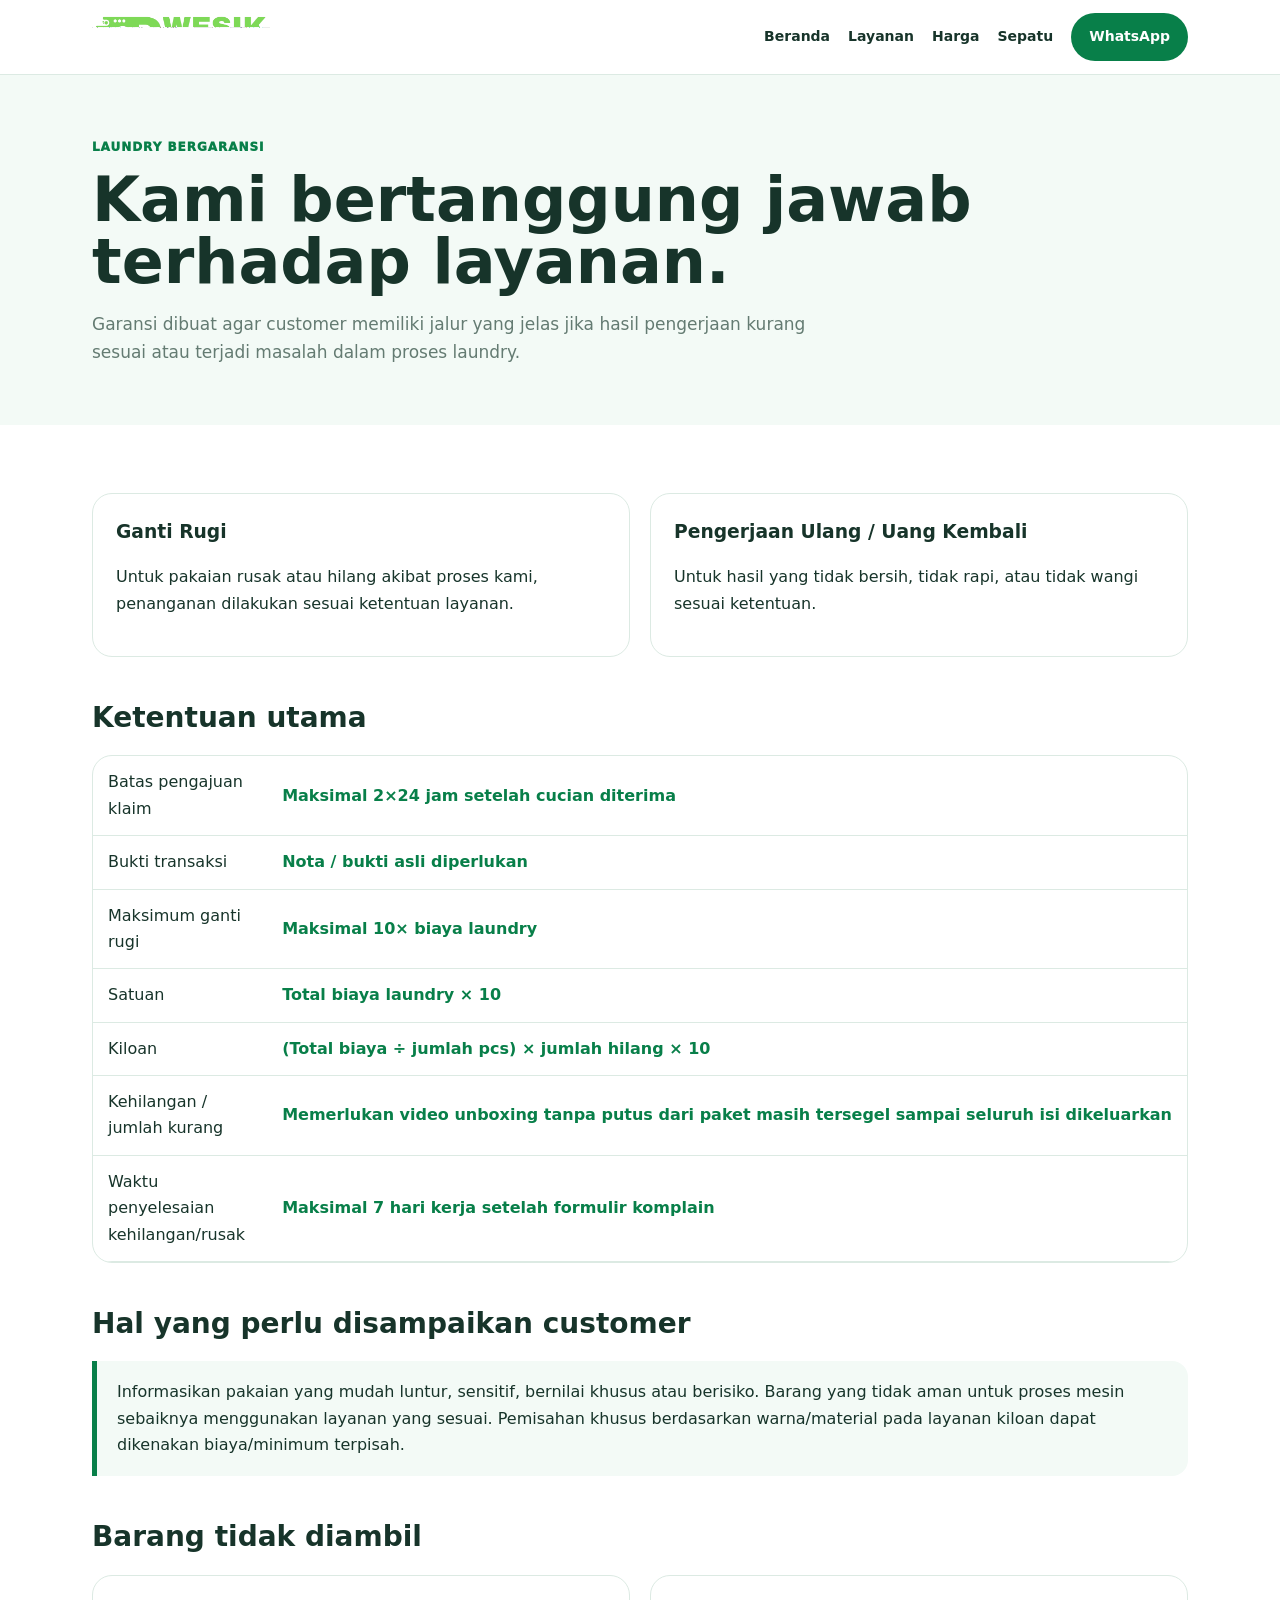
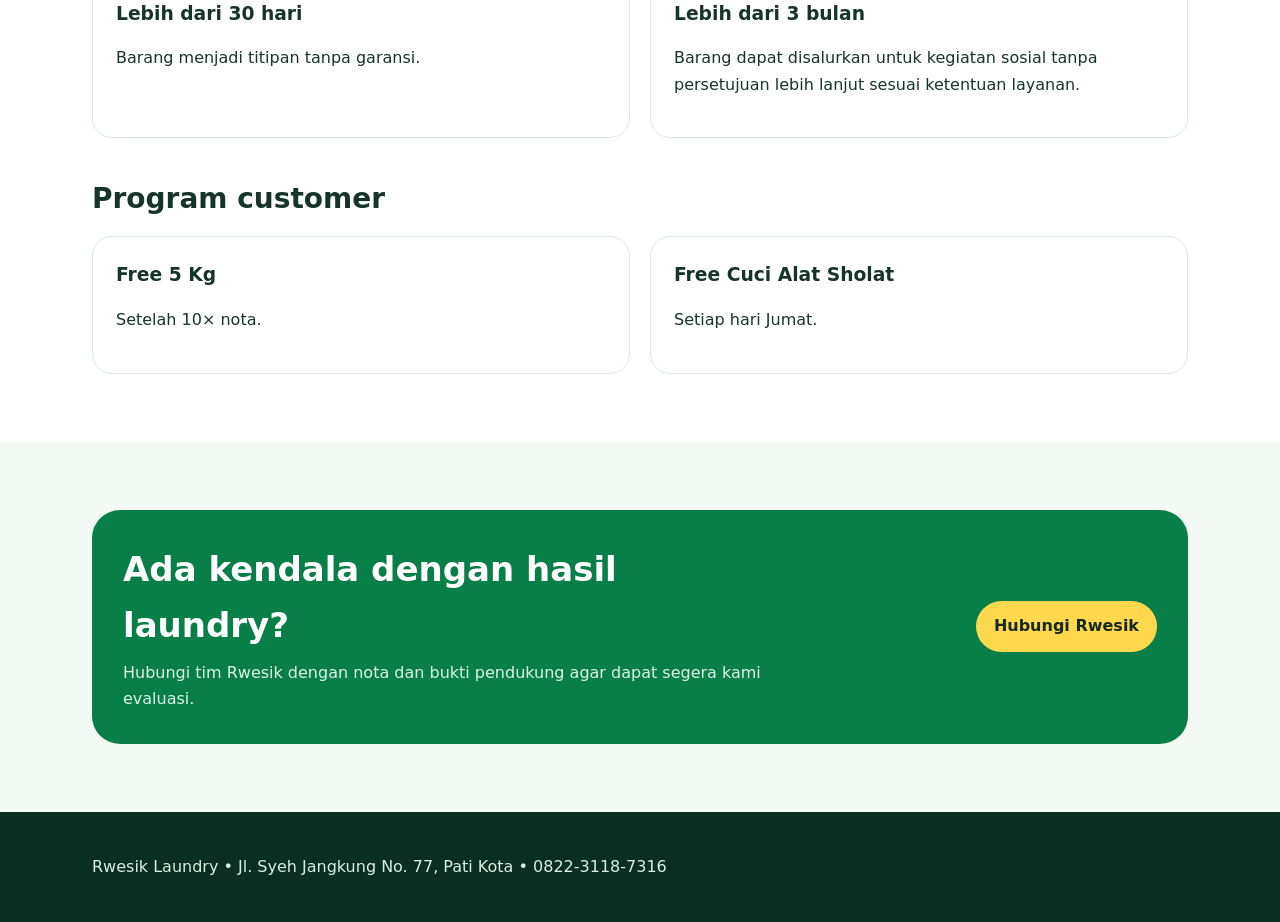
==== garansi.html @ eea59c9b "Publish complete Rwesik Laundry website" ====
<!doctype html><html lang="id"><head><meta charset="utf-8"><meta name="viewport" content="width=device-width,initial-scale=1"><title>Garansi | Rwesik Laundry</title><link rel="icon" href="assets/favicon.png"><link rel="stylesheet" href="styles.css"></head><body><nav class="nav"><div class="wrap navin"><a href="index.html"><img class="logo" src="assets/rwesik-logo.png"></a><div class="links"><a href="index.html">Beranda</a><a href="layanan.html">Layanan</a><a href="harga.html">Harga</a><a href="sepatu.html">Sepatu</a><a class="wa" href="https://wa.me/6282231187316">WhatsApp</a></div></div></nav><header class="pagehero"><div class="wrap"><span class="eyebrow">LAUNDRY BERGARANSI</span><h1>Kami bertanggung jawab terhadap layanan.</h1><p>Garansi dibuat agar customer memiliki jalur yang jelas jika hasil pengerjaan kurang sesuai atau terjadi masalah dalam proses laundry.</p></div></header><main><section><div class="wrap"><div class="guarantee"><div class="gbox"><h3>Ganti Rugi</h3><p>Untuk pakaian rusak atau hilang akibat proses kami, penanganan dilakukan sesuai ketentuan layanan.</p></div><div class="gbox"><h3>Pengerjaan Ulang / Uang Kembali</h3><p>Untuk hasil yang tidak bersih, tidak rapi, atau tidak wangi sesuai ketentuan.</p></div></div><h2 class="group-title">Ketentuan utama</h2><div class="tablewrap"><table class="ptable"><tbody><tr><td>Batas pengajuan klaim</td><td>Maksimal 2×24 jam setelah cucian diterima</td></tr><tr><td>Bukti transaksi</td><td>Nota / bukti asli diperlukan</td></tr><tr><td>Maksimum ganti rugi</td><td>Maksimal 10× biaya laundry</td></tr><tr><td>Satuan</td><td>Total biaya laundry × 10</td></tr><tr><td>Kiloan</td><td>(Total biaya ÷ jumlah pcs) × jumlah hilang × 10</td></tr><tr><td>Kehilangan / jumlah kurang</td><td>Memerlukan video unboxing tanpa putus dari paket masih tersegel sampai seluruh isi dikeluarkan</td></tr><tr><td>Waktu penyelesaian kehilangan/rusak</td><td>Maksimal 7 hari kerja setelah formulir komplain</td></tr></tbody></table></div><h2 class="group-title">Hal yang perlu disampaikan customer</h2><div class="notice">Informasikan pakaian yang mudah luntur, sensitif, bernilai khusus atau berisiko. Barang yang tidak aman untuk proses mesin sebaiknya menggunakan layanan yang sesuai. Pemisahan khusus berdasarkan warna/material pada layanan kiloan dapat dikenakan biaya/minimum terpisah.</div><h2 class="group-title">Barang tidak diambil</h2><div class="guarantee"><div class="gbox"><h3>Lebih dari 30 hari</h3><p>Barang menjadi titipan tanpa garansi.</p></div><div class="gbox"><h3>Lebih dari 3 bulan</h3><p>Barang dapat disalurkan untuk kegiatan sosial tanpa persetujuan lebih lanjut sesuai ketentuan layanan.</p></div></div><h2 class="group-title">Program customer</h2><div class="guarantee"><div class="gbox"><h3>Free 5 Kg</h3><p>Setelah 10× nota.</p></div><div class="gbox"><h3>Free Cuci Alat Sholat</h3><p>Setiap hari Jumat.</p></div></div></div></section><section class="soft"><div class="wrap"><div class="band"><div><h2>Ada kendala dengan hasil laundry?</h2><p>Hubungi tim Rwesik dengan nota dan bukti pendukung agar dapat segera kami evaluasi.</p></div><a class="btn yellow" href="https://wa.me/6282231187316">Hubungi Rwesik</a></div></div></section></main><footer><div class="wrap">Rwesik Laundry • Jl. Syeh Jangkung No. 77, Pati Kota • 0822-3118-7316</div></footer></body></html>
---- styles.css ----
:root{--g:#087f49;--gd:#075e38;--lime:#75d64d;--ink:#17342a;--muted:#647b72;--soft:#f3faf6;--line:#dceae3;--yellow:#ffd84d;--white:#fff}*{box-sizing:border-box}html{scroll-behavior:smooth}body{margin:0;font-family:Inter,ui-sans-serif,system-ui,-apple-system,"Segoe UI",Arial,sans-serif;color:var(--ink);line-height:1.65;background:#fff}a{text-decoration:none;color:inherit}img{max-width:100%;display:block}.wrap{max-width:1140px;margin:auto;padding:0 22px}.top{background:#072f22;color:#dff5e8;text-align:center;padding:8px 15px;font-size:13px}.nav{position:sticky;top:0;z-index:30;background:rgba(255,255,255,.96);backdrop-filter:blur(12px);border-bottom:1px solid var(--line)}.navin{min-height:74px;display:flex;align-items:center;justify-content:space-between;gap:22px}.logo{width:178px;height:auto}.links{display:flex;gap:18px;align-items:center;font-weight:800;font-size:14px}.wa,.btn{display:inline-flex;align-items:center;justify-content:center;border-radius:999px;padding:12px 18px;font-weight:900}.wa,.primary{background:var(--g);color:white}.secondary{border:1px solid var(--line);background:white;color:var(--gd)}.yellow{background:var(--yellow);color:#18291f}.hero{background:linear-gradient(135deg,#eaf9f0 0%,#fff 60%,#fff8ce 100%);padding:72px 0 62px}.hero-grid{display:grid;grid-template-columns:1.2fr .8fr;gap:48px;align-items:center}.eyebrow{display:inline-block;color:var(--g);font-weight:950;letter-spacing:.08em;font-size:12px;text-transform:uppercase}.hero h1{font-size:clamp(42px,6.5vw,76px);line-height:.98;letter-spacing:-3px;margin:12px 0 18px}.hero p{font-size:18px;color:var(--muted);max-width:690px}.actions{display:flex;gap:12px;flex-wrap:wrap;margin-top:25px}.hero-card{background:#fff;border:1px solid var(--line);border-radius:28px;padding:24px;box-shadow:0 22px 60px rgba(8,80,45,.12)}.hero-card strong{font-size:23px}.checks{display:grid;gap:12px;margin-top:18px}.check{padding:13px 14px;border-radius:15px;background:var(--soft);font-weight:750}.stats{margin-top:-24px;position:relative;z-index:3}.stats-grid{display:grid;grid-template-columns:repeat(4,1fr);background:#fff;border:1px solid var(--line);border-radius:22px;box-shadow:0 14px 35px rgba(8,80,45,.08);overflow:hidden}.stat{padding:20px;border-right:1px solid var(--line)}.stat:last-child{border:0}.stat b{display:block;color:var(--g);font-size:19px}.stat span{font-size:13px;color:var(--muted)}section{padding:68px 0}.soft{background:var(--soft)}.head{max-width:760px;margin-bottom:30px}.head h2{font-size:clamp(30px,4.2vw,48px);line-height:1.08;letter-spacing:-1.5px;margin:7px 0 10px}.head p{color:var(--muted);margin:0}.grid3{display:grid;grid-template-columns:repeat(3,1fr);gap:20px}.card{border:1px solid var(--line);background:#fff;border-radius:23px;padding:23px}.card h3{font-size:22px;line-height:1.2;margin:7px 0}.card p{color:var(--muted);margin:7px 0}.card ul{padding-left:18px;margin:12px 0}.more{font-weight:900;color:var(--g);display:inline-block;margin-top:10px}.kilo-grid{display:grid;grid-template-columns:1fr 1fr;gap:22px}.pricebox{background:#fff;border:1px solid var(--line);border-radius:24px;padding:24px}.pricebox h3{font-size:25px;margin:0}.pricebox .sub{color:var(--muted);margin-bottom:16px}.svc{padding:15px 0;border-top:1px dashed var(--line)}.svc:first-of-type{border-top:0}.svc>b{font-size:18px}.row{display:grid;grid-template-columns:1fr auto;gap:12px;padding:6px 0;font-size:14px}.row span:last-child{font-weight:900;color:var(--g)}.process{display:grid;grid-template-columns:repeat(2,1fr);gap:20px}.photo{position:relative;min-height:300px;border-radius:24px;overflow:hidden;background:#143d2d}.photo img{width:100%;height:100%;min-height:300px;object-fit:cover}.overlay{position:absolute;inset:auto 0 0;padding:60px 21px 20px;color:#fff;background:linear-gradient(transparent,rgba(4,30,17,.9))}.overlay b{font-size:22px}.num{display:inline-grid;place-items:center;width:33px;height:33px;background:var(--yellow);color:#17342a;border-radius:50%;font-weight:950;margin-bottom:8px}.band{display:grid;grid-template-columns:1.3fr .7fr;gap:24px;align-items:center;background:var(--g);color:white;border-radius:28px;padding:31px}.band h2{margin:0 0 7px;font-size:34px}.band p{margin:0;color:#dbf5e6}.band .btn{justify-self:end}.quotes{display:grid;grid-template-columns:repeat(3,1fr);gap:19px}.quote{background:#fff;border:1px solid var(--line);border-radius:20px;padding:21px}.stars{color:#e8aa00;letter-spacing:2px}.faq{display:grid;grid-template-columns:1fr 1fr;gap:14px}.faq details{border:1px solid var(--line);border-radius:17px;padding:16px 18px;background:#fff}.faq summary{font-weight:900;cursor:pointer}.faq p{color:var(--muted)}footer{background:#092f23;color:#d9eee4;padding:42px 0}.foot{display:grid;grid-template-columns:1.2fr .8fr;gap:30px}.foot .logo{filter:none}.foot a{color:white}.copyright{border-top:1px solid rgba(255,255,255,.15);margin-top:28px;padding-top:18px;font-size:13px;color:#acc9bc}.pagehero{padding:58px 0 42px;background:var(--soft)}.pagehero h1{font-size:clamp(38px,6vw,62px);line-height:1;margin:10px 0}.pagehero p{max-width:760px;color:var(--muted);font-size:17px}.tablewrap{overflow:auto;border:1px solid var(--line);border-radius:20px;background:#fff}.ptable{width:100%;border-collapse:collapse;min-width:620px}.ptable th,.ptable td{text-align:left;padding:13px 15px;border-bottom:1px solid var(--line)}.ptable th{background:#eaf8f0;color:var(--gd);font-size:12px;text-transform:uppercase}.ptable td:last-child{font-weight:900;color:var(--g);white-space:nowrap}.group-title{font-size:28px;margin:38px 0 14px}.notice{border-left:5px solid var(--g);background:var(--soft);padding:18px 20px;border-radius:0 16px 16px 0}.shoegrid{display:grid;grid-template-columns:repeat(5,1fr);gap:13px}.shoe{padding:18px 14px;border:1px solid var(--line);border-radius:18px;background:white}.shoe b{display:block}.shoe strong{display:block;color:var(--g);font-size:20px;margin-top:8px}.guarantee{display:grid;grid-template-columns:1fr 1fr;gap:20px}.gbox{padding:23px;border:1px solid var(--line);border-radius:20px;background:white}.gbox h3{margin:0 0 7px}.floating{position:fixed;right:18px;bottom:18px;background:#20b15a;color:white;padding:13px 17px;border-radius:999px;font-weight:950;box-shadow:0 12px 30px rgba(0,0,0,.2);z-index:40}@media(max-width:900px){.hero-grid,.kilo-grid,.band,.foot{grid-template-columns:1fr}.grid3,.quotes{grid-template-columns:1fr 1fr}.stats-grid{grid-template-columns:1fr 1fr}.stat:nth-child(2){border-right:0}.band .btn{justify-self:start}.shoegrid{grid-template-columns:1fr 1fr 1fr}.guarantee{grid-template-columns:1fr}}@media(max-width:650px){.links a:not(.wa){display:none}.logo{width:145px}.hero{padding-top:50px}.hero h1{letter-spacing:-2px}.grid3,.quotes,.process,.faq,.shoegrid{grid-template-columns:1fr}.stats-grid{grid-template-columns:1fr 1fr}.stat{padding:15px}.photo,.photo img{min-height:255px}section{padding:50px 0}.pagehero{padding:45px 0 30px}}
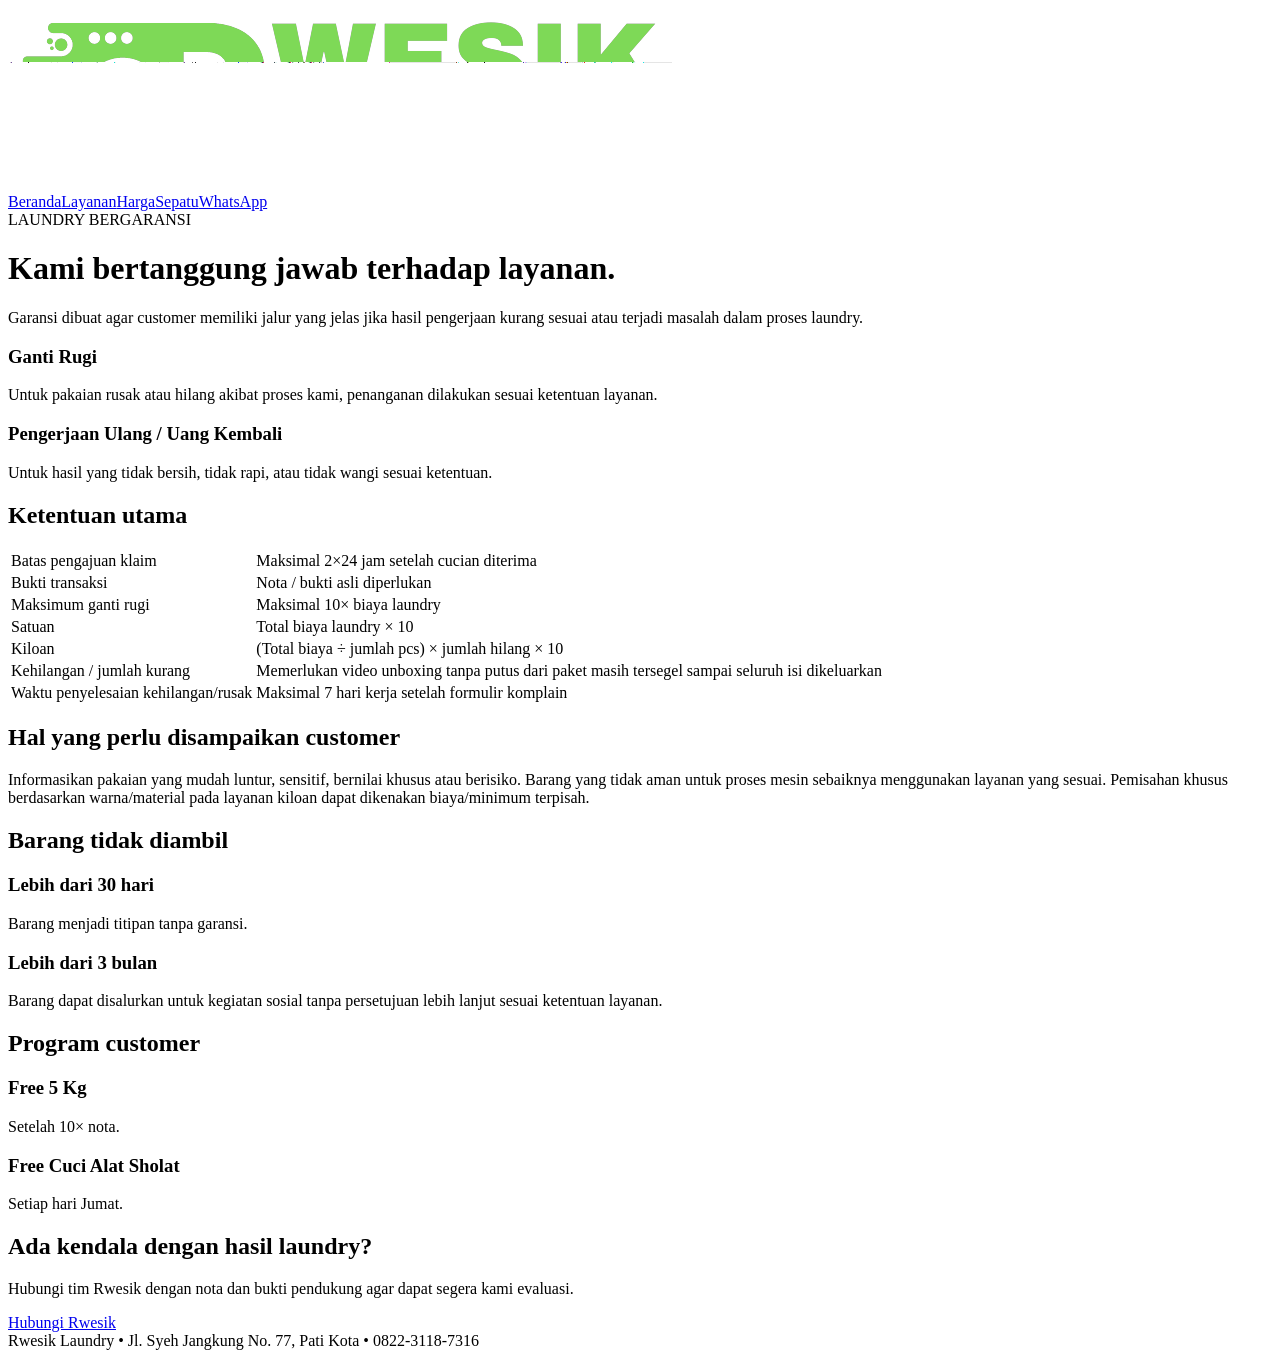
==== commit 28823a00: "Add persistent mobile hamburger to Garansi page" ====
--- a/garansi.html
+++ b/garansi.html
@@ -1 +1 @@
-<!doctype html><html lang="id"><head><meta charset="utf-8"><meta name="viewport" content="width=device-width,initial-scale=1"><title>Garansi | Rwesik Laundry</title><link rel="icon" href="assets/favicon.png"><link rel="stylesheet" href="styles.css"></head><body><nav class="nav"><div class="wrap navin"><a href="index.html"><img class="logo" src="assets/rwesik-logo.png"></a><div class="links"><a href="index.html">Beranda</a><a href="layanan.html">Layanan</a><a href="harga.html">Harga</a><a href="sepatu.html">Sepatu</a><a class="wa" href="https://wa.me/6282231187316">WhatsApp</a></div></div></nav><header class="pagehero"><div class="wrap"><span class="eyebrow">LAUNDRY BERGARANSI</span><h1>Kami bertanggung jawab terhadap layanan.</h1><p>Garansi dibuat agar customer memiliki jalur yang jelas jika hasil pengerjaan kurang sesuai atau terjadi masalah dalam proses laundry.</p></div></header><main><section><div class="wrap"><div class="guarantee"><div class="gbox"><h3>Ganti Rugi</h3><p>Untuk pakaian rusak atau hilang akibat proses kami, penanganan dilakukan sesuai ketentuan layanan.</p></div><div class="gbox"><h3>Pengerjaan Ulang / Uang Kembali</h3><p>Untuk hasil yang tidak bersih, tidak rapi, atau tidak wangi sesuai ketentuan.</p></div></div><h2 class="group-title">Ketentuan utama</h2><div class="tablewrap"><table class="ptable"><tbody><tr><td>Batas pengajuan klaim</td><td>Maksimal 2×24 jam setelah cucian diterima</td></tr><tr><td>Bukti transaksi</td><td>Nota / bukti asli diperlukan</td></tr><tr><td>Maksimum ganti rugi</td><td>Maksimal 10× biaya laundry</td></tr><tr><td>Satuan</td><td>Total biaya laundry × 10</td></tr><tr><td>Kiloan</td><td>(Total biaya ÷ jumlah pcs) × jumlah hilang × 10</td></tr><tr><td>Kehilangan / jumlah kurang</td><td>Memerlukan video unboxing tanpa putus dari paket masih tersegel sampai seluruh isi dikeluarkan</td></tr><tr><td>Waktu penyelesaian kehilangan/rusak</td><td>Maksimal 7 hari kerja setelah formulir komplain</td></tr></tbody></table></div><h2 class="group-title">Hal yang perlu disampaikan customer</h2><div class="notice">Informasikan pakaian yang mudah luntur, sensitif, bernilai khusus atau berisiko. Barang yang tidak aman untuk proses mesin sebaiknya menggunakan layanan yang sesuai. Pemisahan khusus berdasarkan warna/material pada layanan kiloan dapat dikenakan biaya/minimum terpisah.</div><h2 class="group-title">Barang tidak diambil</h2><div class="guarantee"><div class="gbox"><h3>Lebih dari 30 hari</h3><p>Barang menjadi titipan tanpa garansi.</p></div><div class="gbox"><h3>Lebih dari 3 bulan</h3><p>Barang dapat disalurkan untuk kegiatan sosial tanpa persetujuan lebih lanjut sesuai ketentuan layanan.</p></div></div><h2 class="group-title">Program customer</h2><div class="guarantee"><div class="gbox"><h3>Free 5 Kg</h3><p>Setelah 10× nota.</p></div><div class="gbox"><h3>Free Cuci Alat Sholat</h3><p>Setiap hari Jumat.</p></div></div></div></section><section class="soft"><div class="wrap"><div class="band"><div><h2>Ada kendala dengan hasil laundry?</h2><p>Hubungi tim Rwesik dengan nota dan bukti pendukung agar dapat segera kami evaluasi.</p></div><a class="btn yellow" href="https://wa.me/6282231187316">Hubungi Rwesik</a></div></div></section></main><footer><div class="wrap">Rwesik Laundry • Jl. Syeh Jangkung No. 77, Pati Kota • 0822-3118-7316</div></footer></body></html>+<!doctype html><html lang="id"><head><meta charset="utf-8"><meta name="viewport" content="width=device-width,initial-scale=1"><title>Garansi | Rwesik Laundry</title><link rel="icon" href="assets/favicon.png"><link rel="stylesheet" href="styles.css"><link rel="stylesheet" href="mobile-menu.css"></head><body><nav class="nav"><div class="wrap navin"><a class="brand" href="index.html" aria-label="Rwesik Laundry"><img class="logo" src="assets/rwesik-logo.png" alt="Rwesik Laundry"></a><button class="menu-toggle" type="button" aria-label="Buka menu" aria-expanded="false" aria-controls="mobile-menu"><span></span><span></span><span></span></button><div id="mobile-menu" class="links navlinks"><a href="index.html">Beranda</a><a href="layanan.html">Layanan</a><a href="harga.html">Harga</a><a href="sepatu.html">Sepatu</a><a class="wa" href="https://wa.me/6282231187316">WhatsApp</a></div></div></nav><div class="menu-backdrop" aria-hidden="true"></div><header class="pagehero"><div class="wrap"><span class="eyebrow">LAUNDRY BERGARANSI</span><h1>Kami bertanggung jawab terhadap layanan.</h1><p>Garansi dibuat agar customer memiliki jalur yang jelas jika hasil pengerjaan kurang sesuai atau terjadi masalah dalam proses laundry.</p></div></header><main><section><div class="wrap"><div class="guarantee"><div class="gbox"><h3>Ganti Rugi</h3><p>Untuk pakaian rusak atau hilang akibat proses kami, penanganan dilakukan sesuai ketentuan layanan.</p></div><div class="gbox"><h3>Pengerjaan Ulang / Uang Kembali</h3><p>Untuk hasil yang tidak bersih, tidak rapi, atau tidak wangi sesuai ketentuan.</p></div></div><h2 class="group-title">Ketentuan utama</h2><div class="tablewrap"><table class="ptable"><tbody><tr><td>Batas pengajuan klaim</td><td>Maksimal 2×24 jam setelah cucian diterima</td></tr><tr><td>Bukti transaksi</td><td>Nota / bukti asli diperlukan</td></tr><tr><td>Maksimum ganti rugi</td><td>Maksimal 10× biaya laundry</td></tr><tr><td>Satuan</td><td>Total biaya laundry × 10</td></tr><tr><td>Kiloan</td><td>(Total biaya ÷ jumlah pcs) × jumlah hilang × 10</td></tr><tr><td>Kehilangan / jumlah kurang</td><td>Memerlukan video unboxing tanpa putus dari paket masih tersegel sampai seluruh isi dikeluarkan</td></tr><tr><td>Waktu penyelesaian kehilangan/rusak</td><td>Maksimal 7 hari kerja setelah formulir komplain</td></tr></tbody></table></div><h2 class="group-title">Hal yang perlu disampaikan customer</h2><div class="notice">Informasikan pakaian yang mudah luntur, sensitif, bernilai khusus atau berisiko. Barang yang tidak aman untuk proses mesin sebaiknya menggunakan layanan yang sesuai. Pemisahan khusus berdasarkan warna/material pada layanan kiloan dapat dikenakan biaya/minimum terpisah.</div><h2 class="group-title">Barang tidak diambil</h2><div class="guarantee"><div class="gbox"><h3>Lebih dari 30 hari</h3><p>Barang menjadi titipan tanpa garansi.</p></div><div class="gbox"><h3>Lebih dari 3 bulan</h3><p>Barang dapat disalurkan untuk kegiatan sosial tanpa persetujuan lebih lanjut sesuai ketentuan layanan.</p></div></div><h2 class="group-title">Program customer</h2><div class="guarantee"><div class="gbox"><h3>Free 5 Kg</h3><p>Setelah 10× nota.</p></div><div class="gbox"><h3>Free Cuci Alat Sholat</h3><p>Setiap hari Jumat.</p></div></div></div></section><section class="soft"><div class="wrap"><div class="band"><div><h2>Ada kendala dengan hasil laundry?</h2><p>Hubungi tim Rwesik dengan nota dan bukti pendukung agar dapat segera kami evaluasi.</p></div><a class="btn yellow" href="https://wa.me/6282231187316">Hubungi Rwesik</a></div></div></section></main><footer><div class="wrap">Rwesik Laundry • Jl. Syeh Jangkung No. 77, Pati Kota • 0822-3118-7316</div></footer><script src="mobile-menu.js"></script></body></html>
--- a/mobile-menu.css
+++ b/mobile-menu.css
@@ -0,0 +1,63 @@
+/* Mobile hamburger navigation for Rwesik Laundry */
+.menu-toggle,.menu-backdrop{display:none}
+
+@media(max-width:700px){
+  body.menu-open{overflow:hidden}
+  .site-header{backdrop-filter:none}
+
+  /* Homepage header */
+  .nav{min-height:78px!important;flex-wrap:nowrap!important;padding:8px 0!important;gap:10px!important}
+
+  /* Inner header used by Layanan, Harga, Sepatu, dan Garansi */
+  .navin{min-height:78px!important;display:flex!important;align-items:center!important;justify-content:space-between!important;gap:10px!important}
+
+  .brand{width:auto!important;justify-content:flex-start!important;padding:2px 0!important}
+  .brand img,.brand .logo{width:178px!important;max-height:56px!important}
+
+  .menu-toggle{
+    margin-left:auto;display:inline-flex;width:44px;height:44px;flex:0 0 44px;
+    border:1px solid rgba(17,140,79,.18);border-radius:13px;background:#fff;
+    align-items:center;justify-content:center;flex-direction:column;gap:5px;
+    box-shadow:0 6px 18px rgba(8,70,40,.08);cursor:pointer;position:relative;z-index:90;
+  }
+  .menu-toggle span{width:21px;height:2px;border-radius:999px;background:var(--gd);transition:transform .22s,opacity .18s}
+  body.menu-open .menu-toggle span:nth-child(1){transform:translateY(7px) rotate(45deg)}
+  body.menu-open .menu-toggle span:nth-child(2){opacity:0}
+  body.menu-open .menu-toggle span:nth-child(3){transform:translateY(-7px) rotate(-45deg)}
+
+  .navlinks{
+    position:fixed!important;top:0!important;right:0!important;bottom:0!important;
+    width:min(84vw,340px)!important;height:100dvh!important;
+    display:flex!important;flex-direction:column!important;align-items:stretch!important;
+    justify-content:flex-start!important;gap:5px!important;
+    padding:88px 20px 24px!important;margin:0!important;
+    overflow-y:auto!important;overflow-x:hidden!important;
+    border:0!important;border-left:1px solid rgba(17,140,79,.15)!important;
+    border-radius:24px 0 0 24px!important;background:#fff!important;
+    box-shadow:-18px 0 45px rgba(4,45,25,.18)!important;
+    transform:translateX(105%);transition:transform .25s ease;z-index:85!important;
+  }
+  body.menu-open .navlinks{transform:translateX(0)}
+
+  .navlinks a:not(.btn){
+    display:flex!important;width:100%!important;flex:0 0 auto!important;
+    padding:13px 14px!important;font-size:15px!important;white-space:normal!important;
+    border-radius:13px!important;color:#24483a!important;
+  }
+  .navlinks a:not(.btn):hover,.navlinks a:not(.btn):active{background:#e9f8ef!important;color:var(--gd)!important}
+  .navlinks .btn{
+    display:flex!important;width:100%!important;flex:0 0 auto!important;
+    margin-top:10px;padding:13px 15px!important;font-size:15px!important;
+  }
+  .navlinks .wa{
+    display:flex!important;width:100%!important;justify-content:center!important;
+    margin-top:10px!important;padding:13px 15px!important;border-radius:13px!important;
+    background:var(--g)!important;color:#fff!important;font-size:15px!important;
+  }
+
+  .menu-backdrop{
+    display:block;position:fixed;inset:0;background:rgba(6,31,20,.42);
+    opacity:0;visibility:hidden;transition:opacity .22s,visibility .22s;z-index:45;
+  }
+  body.menu-open .menu-backdrop{opacity:1;visibility:visible}
+}
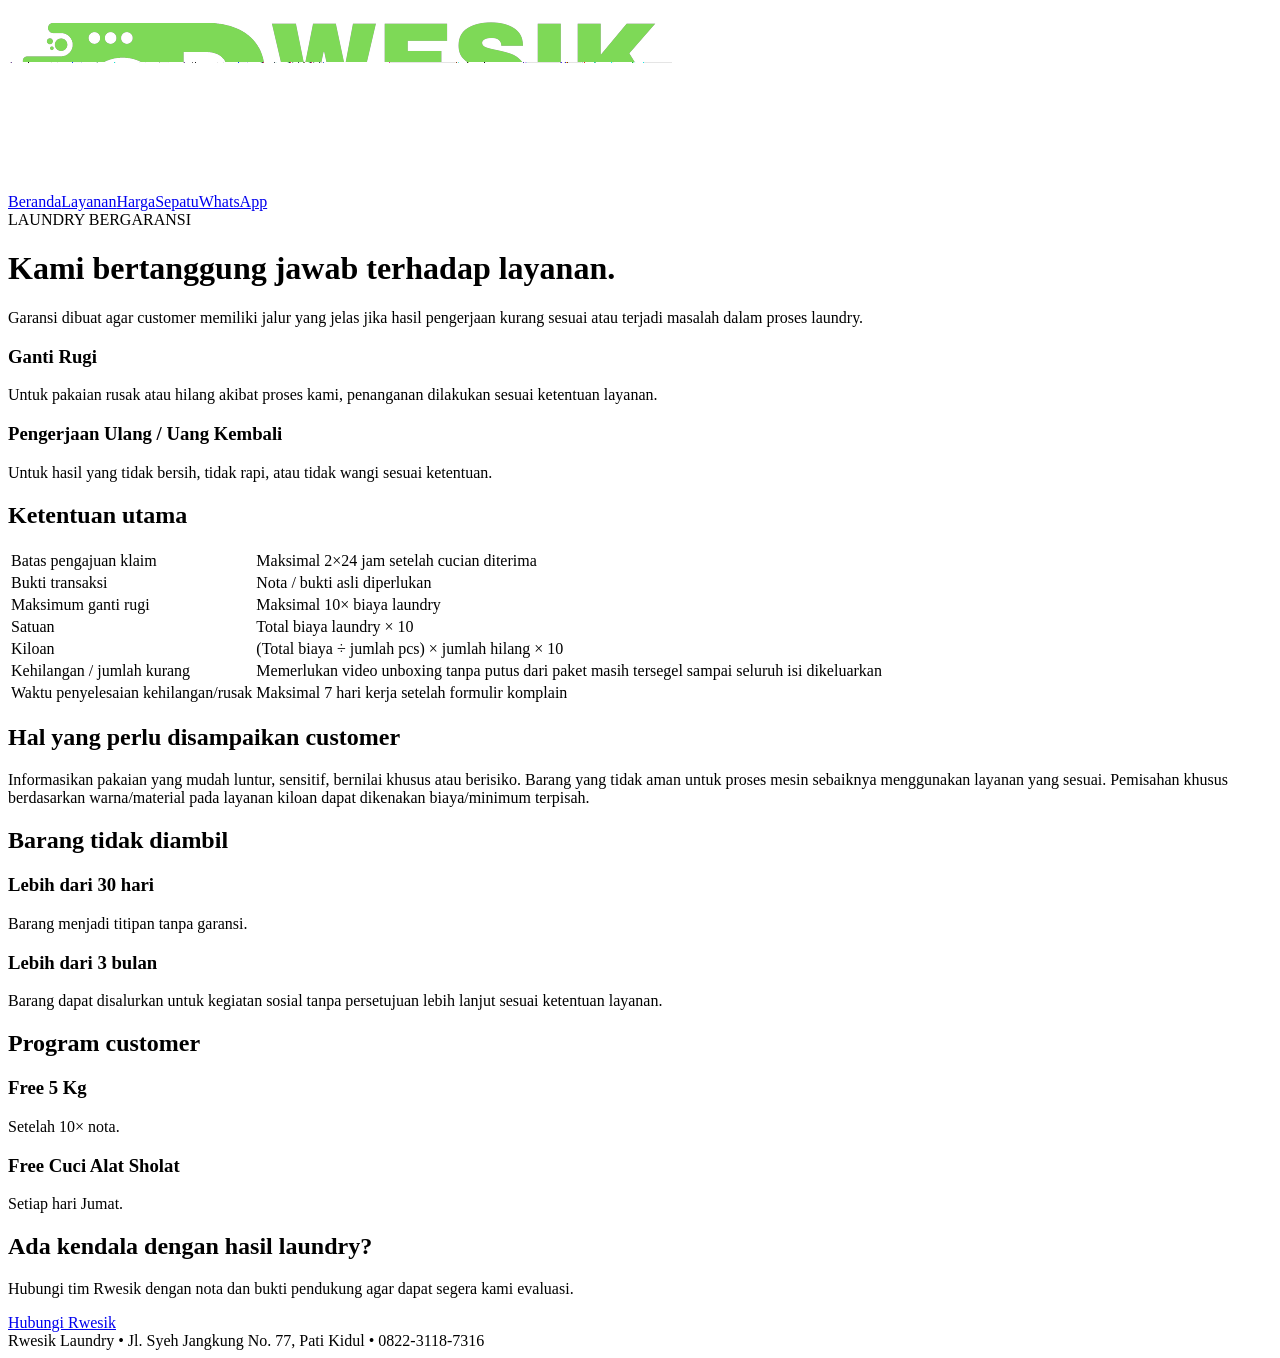
==== commit a2f548b2: "Publish SEO-ready website [skip ci]" ====
--- a/garansi.html
+++ b/garansi.html
@@ -1 +1,16 @@
-<!doctype html><html lang="id"><head><meta charset="utf-8"><meta name="viewport" content="width=device-width,initial-scale=1"><title>Garansi | Rwesik Laundry</title><link rel="icon" href="assets/favicon.png"><link rel="stylesheet" href="styles.css"><link rel="stylesheet" href="mobile-menu.css"></head><body><nav class="nav"><div class="wrap navin"><a class="brand" href="index.html" aria-label="Rwesik Laundry"><img class="logo" src="assets/rwesik-logo.png" alt="Rwesik Laundry"></a><button class="menu-toggle" type="button" aria-label="Buka menu" aria-expanded="false" aria-controls="mobile-menu"><span></span><span></span><span></span></button><div id="mobile-menu" class="links navlinks"><a href="index.html">Beranda</a><a href="layanan.html">Layanan</a><a href="harga.html">Harga</a><a href="sepatu.html">Sepatu</a><a class="wa" href="https://wa.me/6282231187316">WhatsApp</a></div></div></nav><div class="menu-backdrop" aria-hidden="true"></div><header class="pagehero"><div class="wrap"><span class="eyebrow">LAUNDRY BERGARANSI</span><h1>Kami bertanggung jawab terhadap layanan.</h1><p>Garansi dibuat agar customer memiliki jalur yang jelas jika hasil pengerjaan kurang sesuai atau terjadi masalah dalam proses laundry.</p></div></header><main><section><div class="wrap"><div class="guarantee"><div class="gbox"><h3>Ganti Rugi</h3><p>Untuk pakaian rusak atau hilang akibat proses kami, penanganan dilakukan sesuai ketentuan layanan.</p></div><div class="gbox"><h3>Pengerjaan Ulang / Uang Kembali</h3><p>Untuk hasil yang tidak bersih, tidak rapi, atau tidak wangi sesuai ketentuan.</p></div></div><h2 class="group-title">Ketentuan utama</h2><div class="tablewrap"><table class="ptable"><tbody><tr><td>Batas pengajuan klaim</td><td>Maksimal 2×24 jam setelah cucian diterima</td></tr><tr><td>Bukti transaksi</td><td>Nota / bukti asli diperlukan</td></tr><tr><td>Maksimum ganti rugi</td><td>Maksimal 10× biaya laundry</td></tr><tr><td>Satuan</td><td>Total biaya laundry × 10</td></tr><tr><td>Kiloan</td><td>(Total biaya ÷ jumlah pcs) × jumlah hilang × 10</td></tr><tr><td>Kehilangan / jumlah kurang</td><td>Memerlukan video unboxing tanpa putus dari paket masih tersegel sampai seluruh isi dikeluarkan</td></tr><tr><td>Waktu penyelesaian kehilangan/rusak</td><td>Maksimal 7 hari kerja setelah formulir komplain</td></tr></tbody></table></div><h2 class="group-title">Hal yang perlu disampaikan customer</h2><div class="notice">Informasikan pakaian yang mudah luntur, sensitif, bernilai khusus atau berisiko. Barang yang tidak aman untuk proses mesin sebaiknya menggunakan layanan yang sesuai. Pemisahan khusus berdasarkan warna/material pada layanan kiloan dapat dikenakan biaya/minimum terpisah.</div><h2 class="group-title">Barang tidak diambil</h2><div class="guarantee"><div class="gbox"><h3>Lebih dari 30 hari</h3><p>Barang menjadi titipan tanpa garansi.</p></div><div class="gbox"><h3>Lebih dari 3 bulan</h3><p>Barang dapat disalurkan untuk kegiatan sosial tanpa persetujuan lebih lanjut sesuai ketentuan layanan.</p></div></div><h2 class="group-title">Program customer</h2><div class="guarantee"><div class="gbox"><h3>Free 5 Kg</h3><p>Setelah 10× nota.</p></div><div class="gbox"><h3>Free Cuci Alat Sholat</h3><p>Setiap hari Jumat.</p></div></div></div></section><section class="soft"><div class="wrap"><div class="band"><div><h2>Ada kendala dengan hasil laundry?</h2><p>Hubungi tim Rwesik dengan nota dan bukti pendukung agar dapat segera kami evaluasi.</p></div><a class="btn yellow" href="https://wa.me/6282231187316">Hubungi Rwesik</a></div></div></section></main><footer><div class="wrap">Rwesik Laundry • Jl. Syeh Jangkung No. 77, Pati Kota • 0822-3118-7316</div></footer><script src="mobile-menu.js"></script></body></html>+<!doctype html><html lang="id"><head><meta charset="utf-8"><meta name="viewport" content="width=device-width,initial-scale=1"><title>Laundry Bergaransi di Pati | Rwesik Laundry</title><link rel="icon" href="assets/favicon.png"><link rel="stylesheet" href="styles.css"><link rel="stylesheet" href="mobile-menu.css?v=20260812-seo1">
+<meta name="description" content="Ketentuan garansi Rwesik Laundry Pati untuk pakaian rusak atau hilang serta pengerjaan ulang atau uang kembali untuk hasil yang tidak sesuai ketentuan.">
+<meta name="robots" content="index,follow,max-image-preview:large">
+<link rel="canonical" href="https://rwesiklaundry-lgtm.github.io/rwesik-laundry-website/garansi.html">
+<meta property="og:type" content="website">
+<meta property="og:site_name" content="Rwesik Laundry">
+<meta property="og:locale" content="id_ID">
+<meta property="og:title" content="Laundry Bergaransi di Pati | Rwesik Laundry">
+<meta property="og:description" content="Ketentuan garansi Rwesik Laundry Pati untuk pakaian rusak atau hilang serta pengerjaan ulang atau uang kembali untuk hasil yang tidak sesuai ketentuan.">
+<meta property="og:url" content="https://rwesiklaundry-lgtm.github.io/rwesik-laundry-website/garansi.html">
+<meta property="og:image" content="https://rwesiklaundry-lgtm.github.io/rwesik-laundry-website/assets/outlet-rwesik-hq.webp">
+<meta name="twitter:card" content="summary_large_image">
+<meta name="twitter:title" content="Laundry Bergaransi di Pati | Rwesik Laundry">
+<meta name="twitter:description" content="Ketentuan garansi Rwesik Laundry Pati untuk pakaian rusak atau hilang serta pengerjaan ulang atau uang kembali untuk hasil yang tidak sesuai ketentuan.">
+<meta name="twitter:image" content="https://rwesiklaundry-lgtm.github.io/rwesik-laundry-website/assets/outlet-rwesik-hq.webp">
+</head><body><nav class="nav"><div class="wrap navin"><a class="brand" href="index.html" aria-label="Rwesik Laundry"><img class="logo" src="assets/rwesik-logo.png" alt="Rwesik Laundry"></a><button class="menu-toggle" type="button" aria-label="Buka menu" aria-expanded="false" aria-controls="mobile-menu"><span></span><span></span><span></span></button><div id="mobile-menu" class="links navlinks"><a href="index.html">Beranda</a><a href="layanan.html">Layanan</a><a href="harga.html">Harga</a><a href="sepatu.html">Sepatu</a><a class="wa" href="https://wa.me/6282231187316">WhatsApp</a></div></div></nav><div class="menu-backdrop" aria-hidden="true"></div><header class="pagehero"><div class="wrap"><span class="eyebrow">LAUNDRY BERGARANSI</span><h1>Kami bertanggung jawab terhadap layanan.</h1><p>Garansi dibuat agar customer memiliki jalur yang jelas jika hasil pengerjaan kurang sesuai atau terjadi masalah dalam proses laundry.</p></div></header><main><section><div class="wrap"><div class="guarantee"><div class="gbox"><h3>Ganti Rugi</h3><p>Untuk pakaian rusak atau hilang akibat proses kami, penanganan dilakukan sesuai ketentuan layanan.</p></div><div class="gbox"><h3>Pengerjaan Ulang / Uang Kembali</h3><p>Untuk hasil yang tidak bersih, tidak rapi, atau tidak wangi sesuai ketentuan.</p></div></div><h2 class="group-title">Ketentuan utama</h2><div class="tablewrap"><table class="ptable"><tbody><tr><td>Batas pengajuan klaim</td><td>Maksimal 2×24 jam setelah cucian diterima</td></tr><tr><td>Bukti transaksi</td><td>Nota / bukti asli diperlukan</td></tr><tr><td>Maksimum ganti rugi</td><td>Maksimal 10× biaya laundry</td></tr><tr><td>Satuan</td><td>Total biaya laundry × 10</td></tr><tr><td>Kiloan</td><td>(Total biaya ÷ jumlah pcs) × jumlah hilang × 10</td></tr><tr><td>Kehilangan / jumlah kurang</td><td>Memerlukan video unboxing tanpa putus dari paket masih tersegel sampai seluruh isi dikeluarkan</td></tr><tr><td>Waktu penyelesaian kehilangan/rusak</td><td>Maksimal 7 hari kerja setelah formulir komplain</td></tr></tbody></table></div><h2 class="group-title">Hal yang perlu disampaikan customer</h2><div class="notice">Informasikan pakaian yang mudah luntur, sensitif, bernilai khusus atau berisiko. Barang yang tidak aman untuk proses mesin sebaiknya menggunakan layanan yang sesuai. Pemisahan khusus berdasarkan warna/material pada layanan kiloan dapat dikenakan biaya/minimum terpisah.</div><h2 class="group-title">Barang tidak diambil</h2><div class="guarantee"><div class="gbox"><h3>Lebih dari 30 hari</h3><p>Barang menjadi titipan tanpa garansi.</p></div><div class="gbox"><h3>Lebih dari 3 bulan</h3><p>Barang dapat disalurkan untuk kegiatan sosial tanpa persetujuan lebih lanjut sesuai ketentuan layanan.</p></div></div><h2 class="group-title">Program customer</h2><div class="guarantee"><div class="gbox"><h3>Free 5 Kg</h3><p>Setelah 10× nota.</p></div><div class="gbox"><h3>Free Cuci Alat Sholat</h3><p>Setiap hari Jumat.</p></div></div></div></section><section class="soft"><div class="wrap"><div class="band"><div><h2>Ada kendala dengan hasil laundry?</h2><p>Hubungi tim Rwesik dengan nota dan bukti pendukung agar dapat segera kami evaluasi.</p></div><a class="btn yellow" href="https://wa.me/6282231187316">Hubungi Rwesik</a></div></div></section></main><footer><div class="wrap">Rwesik Laundry • Jl. Syeh Jangkung No. 77, Pati Kidul • 0822-3118-7316</div></footer><script src="mobile-menu.js?v=20260812-seo1"></script></body></html>
--- a/mobile-menu.css
+++ b/mobile-menu.css
@@ -3,12 +3,9 @@
 
 @media(max-width:700px){
   body.menu-open{overflow:hidden}
-  .site-header{backdrop-filter:none}
 
-  /* Homepage header */
+  .site-header,.nav{z-index:100!important;backdrop-filter:none}
   .nav{min-height:78px!important;flex-wrap:nowrap!important;padding:8px 0!important;gap:10px!important}
-
-  /* Inner header used by Layanan, Harga, Sepatu, dan Garansi */
   .navin{min-height:78px!important;display:flex!important;align-items:center!important;justify-content:space-between!important;gap:10px!important}
 
   .brand{width:auto!important;justify-content:flex-start!important;padding:2px 0!important}
@@ -18,7 +15,8 @@
     margin-left:auto;display:inline-flex;width:44px;height:44px;flex:0 0 44px;
     border:1px solid rgba(17,140,79,.18);border-radius:13px;background:#fff;
     align-items:center;justify-content:center;flex-direction:column;gap:5px;
-    box-shadow:0 6px 18px rgba(8,70,40,.08);cursor:pointer;position:relative;z-index:90;
+    box-shadow:0 6px 18px rgba(8,70,40,.08);cursor:pointer;position:relative;z-index:130;
+    pointer-events:auto!important;touch-action:manipulation;
   }
   .menu-toggle span{width:21px;height:2px;border-radius:999px;background:var(--gd);transition:transform .22s,opacity .18s}
   body.menu-open .menu-toggle span:nth-child(1){transform:translateY(7px) rotate(45deg)}
@@ -35,10 +33,14 @@
     border:0!important;border-left:1px solid rgba(17,140,79,.15)!important;
     border-radius:24px 0 0 24px!important;background:#fff!important;
     box-shadow:-18px 0 45px rgba(4,45,25,.18)!important;
-    transform:translateX(105%);transition:transform .25s ease;z-index:85!important;
+    transform:translateX(105%);transition:transform .25s ease;z-index:120!important;
+    pointer-events:auto!important;-webkit-overflow-scrolling:touch;isolation:isolate;
   }
   body.menu-open .navlinks{transform:translateX(0)}
 
+  .navlinks a,.navlinks a:not(.btn),.navlinks .wa,.navlinks .btn{
+    pointer-events:auto!important;touch-action:manipulation!important;position:relative!important;z-index:2!important;
+  }
   .navlinks a:not(.btn){
     display:flex!important;width:100%!important;flex:0 0 auto!important;
     padding:13px 14px!important;font-size:15px!important;white-space:normal!important;
@@ -55,9 +57,11 @@
     background:var(--g)!important;color:#fff!important;font-size:15px!important;
   }
 
+  /* Backdrop hanya menutup area DI LUAR panel. Jadi tidak mungkin memblokir tap menu. */
   .menu-backdrop{
-    display:block;position:fixed;inset:0;background:rgba(6,31,20,.42);
-    opacity:0;visibility:hidden;transition:opacity .22s,visibility .22s;z-index:45;
+    display:block;position:fixed;top:0;bottom:0;left:0;right:min(84vw,340px);
+    background:rgba(6,31,20,.42);opacity:0;visibility:hidden;
+    transition:opacity .22s,visibility .22s;z-index:80;pointer-events:none;
   }
-  body.menu-open .menu-backdrop{opacity:1;visibility:visible}
+  body.menu-open .menu-backdrop{opacity:1;visibility:visible;pointer-events:auto}
 }
